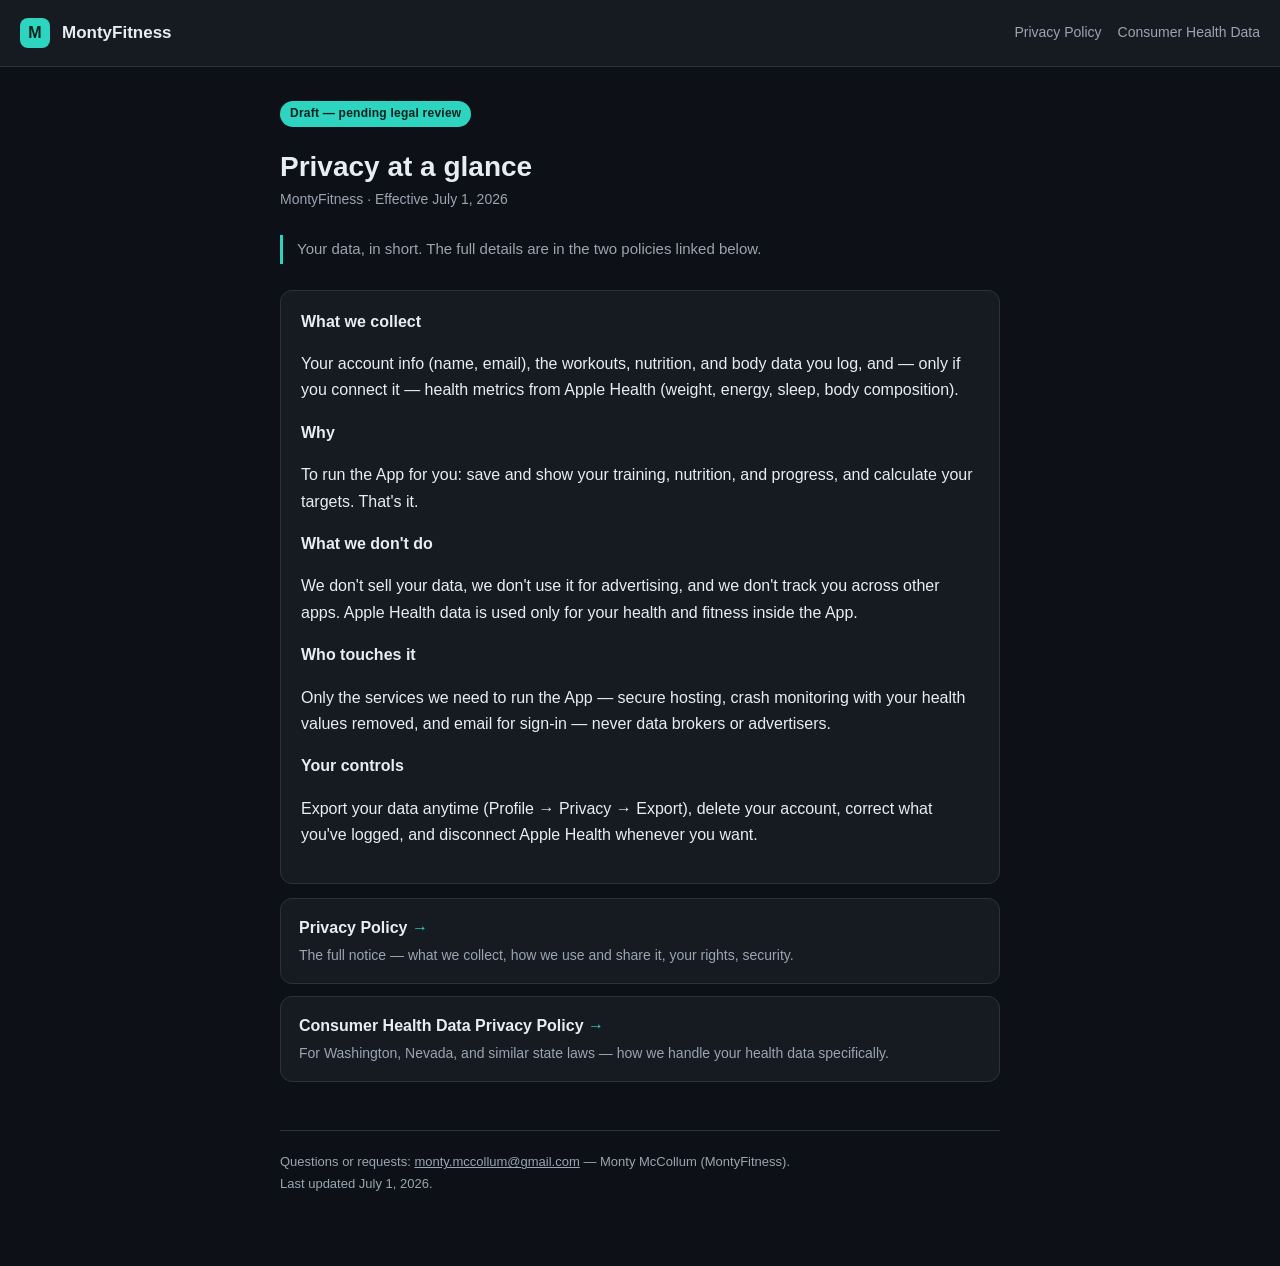
==== index.html @ b182e8f4 "Add files via upload" ====
<!doctype html>
<html lang="en">
<head>
<meta charset="utf-8" />
<meta name="viewport" content="width=device-width, initial-scale=1" />
<title>MontyFitness — Privacy</title>
<meta name="description" content="MontyFitness privacy — what we collect, why, and your controls." />
<link rel="stylesheet" href="style.css" />
</head>
<body>
<header class="site">
  <span class="mark">M</span>
  <span class="name">MontyFitness</span>
  <nav>
    <a href="privacy.html">Privacy Policy</a>
    <a href="consumer-health-data.html">Consumer Health Data</a>
  </nav>
</header>

<div class="wrap">
  <span class="draft">Draft — pending legal review</span>
  <h1>Privacy at a glance</h1>
  <p class="eff">MontyFitness · Effective July 1, 2026</p>

  <p class="lead">Your data, in short. The full details are in the two policies linked below.</p>

  <div class="card">
    <h3>What we collect</h3>
    <p>Your account info (name, email), the workouts, nutrition, and body data you log, and — only if you
    connect it — health metrics from Apple Health (weight, energy, sleep, body composition).</p>
    <h3>Why</h3>
    <p>To run the App for you: save and show your training, nutrition, and progress, and calculate your
    targets. That's it.</p>
    <h3>What we don't do</h3>
    <p>We don't sell your data, we don't use it for advertising, and we don't track you across other apps.
    Apple Health data is used only for your health and fitness inside the App.</p>
    <h3>Who touches it</h3>
    <p>Only the services we need to run the App — secure hosting, crash monitoring with your health values
    removed, and email for sign-in — never data brokers or advertisers.</p>
    <h3>Your controls</h3>
    <p>Export your data anytime (Profile → Privacy → Export), delete your account, correct what you've logged,
    and disconnect Apple Health whenever you want.</p>
  </div>

  <a class="cta" href="privacy.html">
    <div class="t">Privacy Policy</div>
    <div class="d">The full notice — what we collect, how we use and share it, your rights, security.</div>
  </a>
  <a class="cta" href="consumer-health-data.html">
    <div class="t">Consumer Health Data Privacy Policy</div>
    <div class="d">For Washington, Nevada, and similar state laws — how we handle your health data specifically.</div>
  </a>

  <div class="footer">
    Questions or requests: <a href="mailto:monty.mccollum@gmail.com">monty.mccollum@gmail.com</a> — Monty McCollum (MontyFitness).<br />
    Last updated July 1, 2026.
  </div>
</div>
</body>
</html>
---- style.css ----
:root{
  --bg:#0d1117; --surface:#161b22; --surface-2:#1c2230;
  --text:#e6edf3; --muted:#9aa4b2; --border:#2a3240;
  --accent:#2dd4bf; --accent-dim:#134e4a;
}
*{box-sizing:border-box}
html{-webkit-text-size-adjust:100%}
body{
  margin:0; background:var(--bg); color:var(--text);
  font:16px/1.65 -apple-system,BlinkMacSystemFont,"Segoe UI",Roboto,Helvetica,Arial,sans-serif;
}
.wrap{max-width:760px; margin:0 auto; padding:32px 20px 72px}
header.site{display:flex; align-items:center; gap:12px; padding:18px 20px; border-bottom:1px solid var(--border); background:var(--surface)}
header.site .mark{width:30px;height:30px;border-radius:8px;background:var(--accent);color:#04211d;display:flex;align-items:center;justify-content:center;font-weight:800}
header.site .name{font-weight:700;font-size:17px}
header.site nav{margin-left:auto;display:flex;gap:16px;font-size:14px}
header.site nav a{color:var(--muted);text-decoration:none}
header.site nav a:hover{color:var(--text)}
h1{font-size:28px;line-height:1.25;margin:8px 0 4px}
.eff{color:var(--muted);font-size:14px;margin:0 0 24px}
.draft{display:inline-block;font-size:12px;font-weight:700;color:#04211d;background:var(--accent);border-radius:999px;padding:3px 10px;margin-bottom:14px;letter-spacing:.02em}
h2{font-size:19px;margin:34px 0 8px;padding-top:6px}
h3{font-size:16px;margin:22px 0 6px;color:var(--text)}
p,li{color:var(--text)}
a{color:var(--accent)}
strong{color:#fff}
ul{padding-left:22px;margin:8px 0}
li{margin:5px 0}
.lead{color:var(--muted);font-size:15px;border-left:3px solid var(--accent);padding:2px 0 2px 14px;margin:0 0 26px}
.card{background:var(--surface);border:1px solid var(--border);border-radius:12px;padding:18px 20px;margin:14px 0}
.card h3{margin-top:0}
.cta{display:block;background:var(--surface);border:1px solid var(--border);border-radius:12px;padding:16px 18px;margin:12px 0;text-decoration:none;color:var(--text)}
.cta:hover{border-color:var(--accent)}
.cta .t{font-weight:700;font-size:16px}
.cta .d{color:var(--muted);font-size:14px;margin-top:3px}
.cta .t::after{content:" \2192";color:var(--accent)}
table{width:100%;border-collapse:collapse;margin:14px 0;font-size:14px;display:block;overflow-x:auto}
th,td{border:1px solid var(--border);padding:9px 11px;text-align:left;vertical-align:top}
th{background:var(--surface-2);color:var(--muted);font-weight:600;white-space:nowrap}
.footer{margin-top:48px;padding-top:20px;border-top:1px solid var(--border);color:var(--muted);font-size:13px}
.footer a{color:var(--muted)}
hr{border:none;border-top:1px solid var(--border);margin:28px 0}
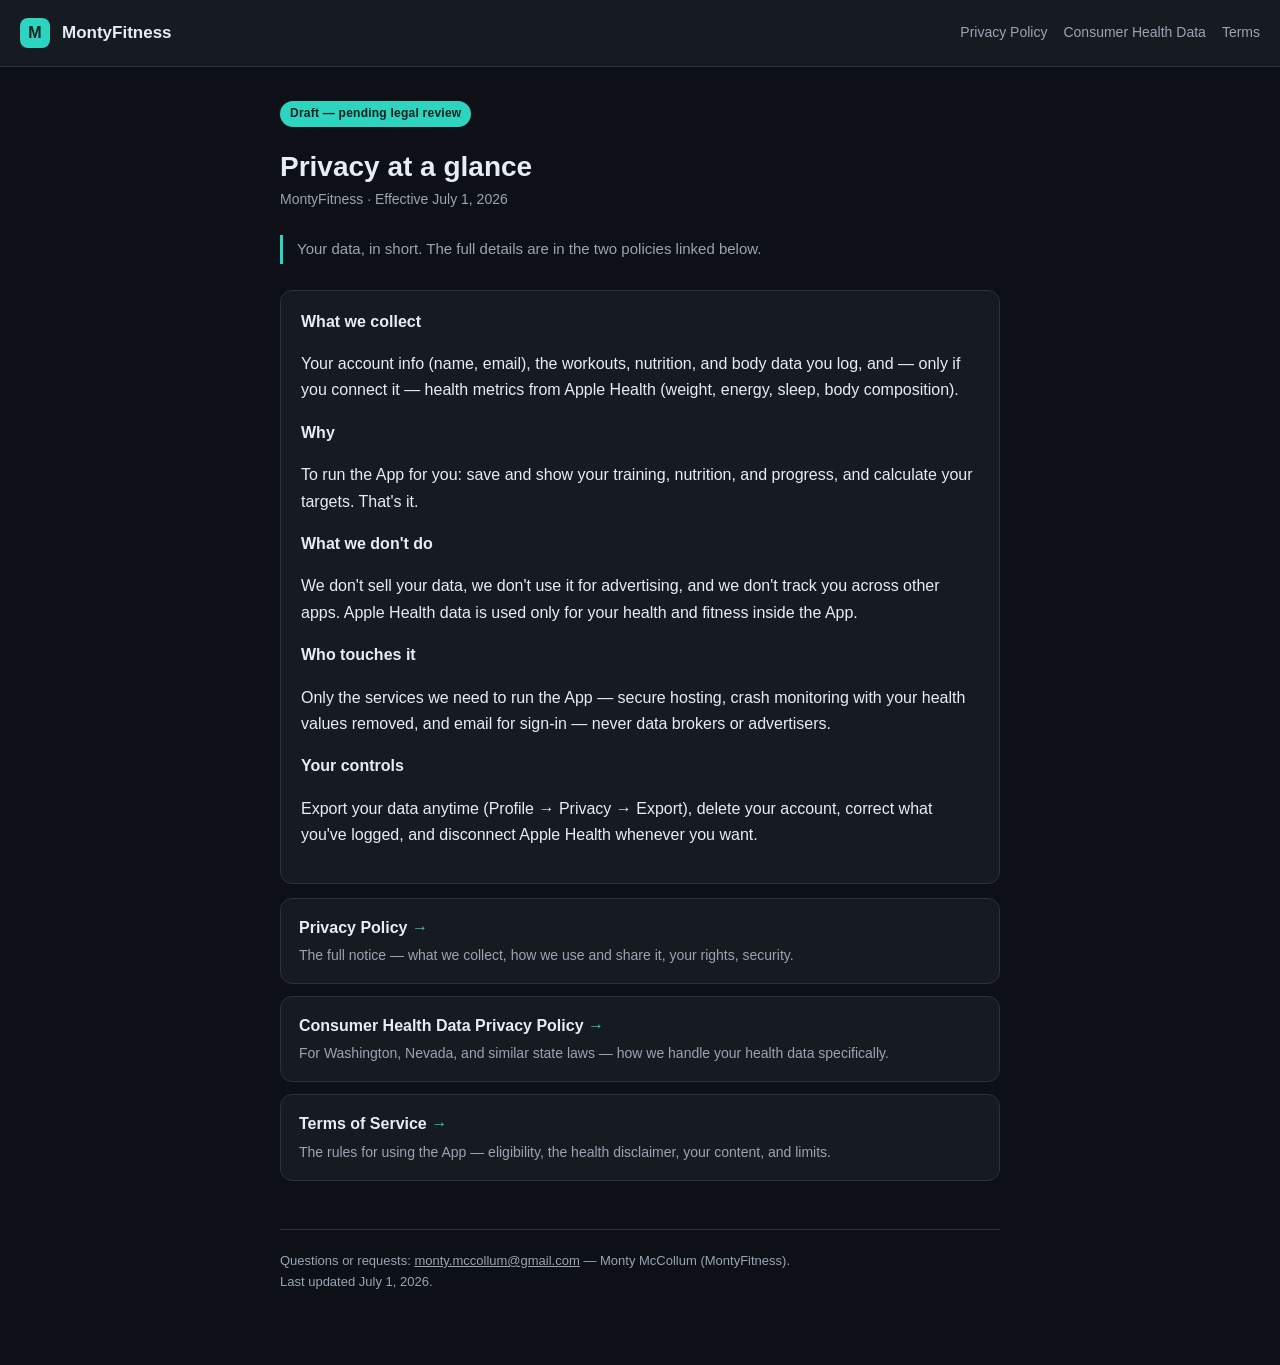
==== commit 08aa7c94: "Add files via upload" ====
--- a/index.html
+++ b/index.html
@@ -14,6 +14,7 @@
   <nav>
     <a href="privacy.html">Privacy Policy</a>
     <a href="consumer-health-data.html">Consumer Health Data</a>
+    <a href="terms.html">Terms</a>
   </nav>
 </header>
 
@@ -50,6 +51,10 @@
     <div class="t">Consumer Health Data Privacy Policy</div>
     <div class="d">For Washington, Nevada, and similar state laws — how we handle your health data specifically.</div>
   </a>
+  <a class="cta" href="terms.html">
+    <div class="t">Terms of Service</div>
+    <div class="d">The rules for using the App — eligibility, the health disclaimer, your content, and limits.</div>
+  </a>
 
   <div class="footer">
     Questions or requests: <a href="mailto:monty.mccollum@gmail.com">monty.mccollum@gmail.com</a> — Monty McCollum (MontyFitness).<br />
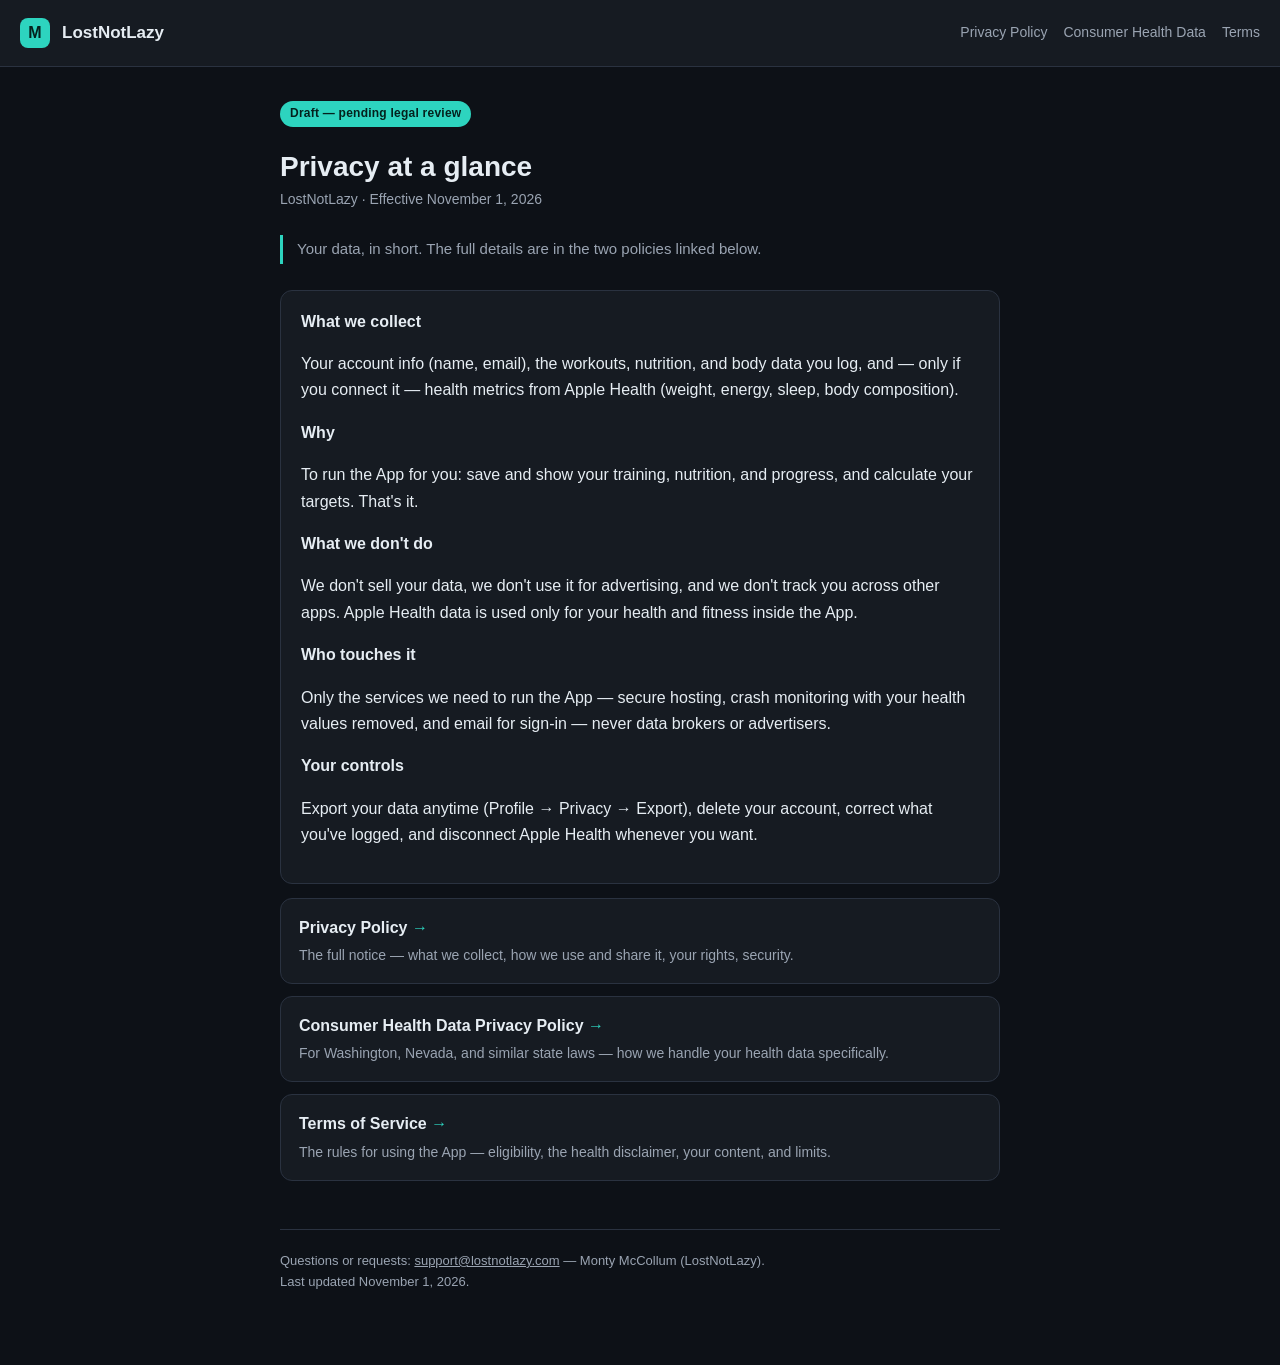
==== commit d0d8581f: "Legal pages: LostNotLazy name, support email, AWS hosting, in-app deletion" ====
--- a/index.html
+++ b/index.html
@@ -3,14 +3,14 @@
 <head>
 <meta charset="utf-8" />
 <meta name="viewport" content="width=device-width, initial-scale=1" />
-<title>MontyFitness — Privacy</title>
-<meta name="description" content="MontyFitness privacy — what we collect, why, and your controls." />
+<title>LostNotLazy — Privacy</title>
+<meta name="description" content="LostNotLazy privacy — what we collect, why, and your controls." />
 <link rel="stylesheet" href="style.css" />
 </head>
 <body>
 <header class="site">
   <span class="mark">M</span>
-  <span class="name">MontyFitness</span>
+  <span class="name">LostNotLazy</span>
   <nav>
     <a href="privacy.html">Privacy Policy</a>
     <a href="consumer-health-data.html">Consumer Health Data</a>
@@ -21,7 +21,7 @@
 <div class="wrap">
   <span class="draft">Draft — pending legal review</span>
   <h1>Privacy at a glance</h1>
-  <p class="eff">MontyFitness · Effective July 1, 2026</p>
+  <p class="eff">LostNotLazy · Effective November 1, 2026</p>
 
   <p class="lead">Your data, in short. The full details are in the two policies linked below.</p>
 
@@ -57,8 +57,8 @@
   </a>
 
   <div class="footer">
-    Questions or requests: <a href="mailto:monty.mccollum@gmail.com">monty.mccollum@gmail.com</a> — Monty McCollum (MontyFitness).<br />
-    Last updated July 1, 2026.
+    Questions or requests: <a href="mailto:support@lostnotlazy.com">support@lostnotlazy.com</a> — Monty McCollum (LostNotLazy).<br />
+    Last updated November 1, 2026.
   </div>
 </div>
 </body>
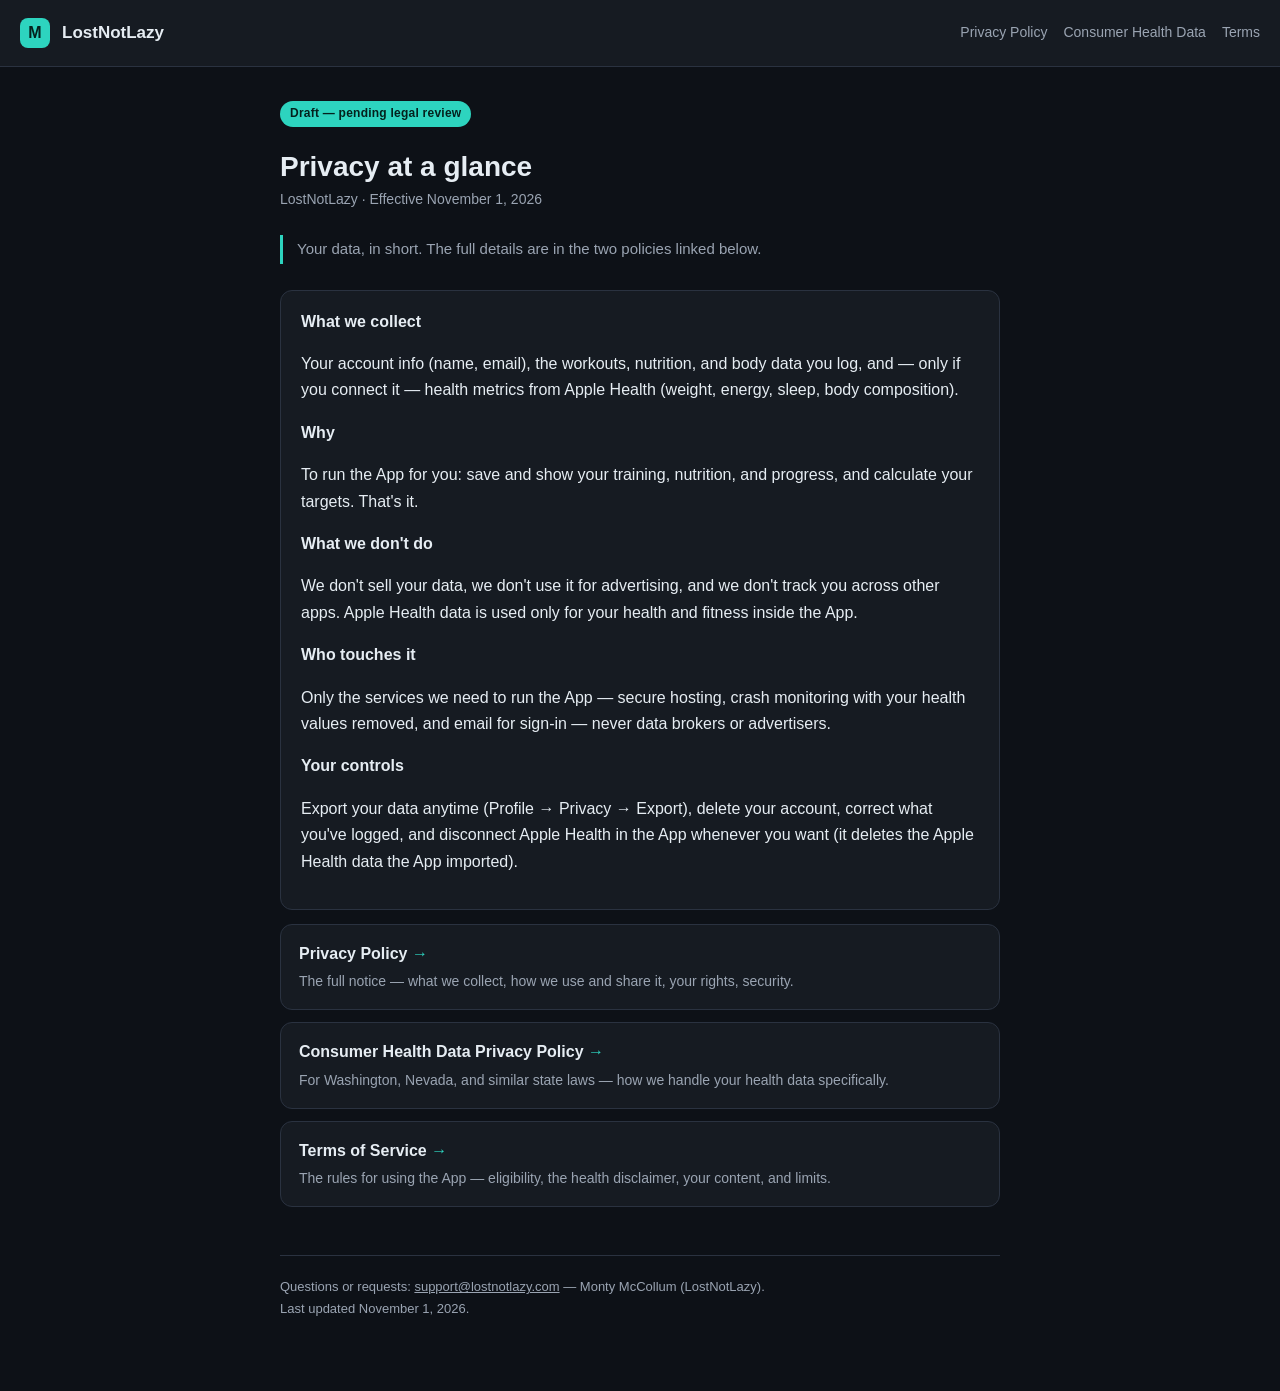
==== commit b339146e: "Privacy: in-app Disconnect Apple Health deletes imported data" ====
--- a/index.html
+++ b/index.html
@@ -40,7 +40,7 @@
     removed, and email for sign-in — never data brokers or advertisers.</p>
     <h3>Your controls</h3>
     <p>Export your data anytime (Profile → Privacy → Export), delete your account, correct what you've logged,
-    and disconnect Apple Health whenever you want.</p>
+    and disconnect Apple Health in the App whenever you want (it deletes the Apple Health data the App imported).</p>
   </div>
 
   <a class="cta" href="privacy.html">
